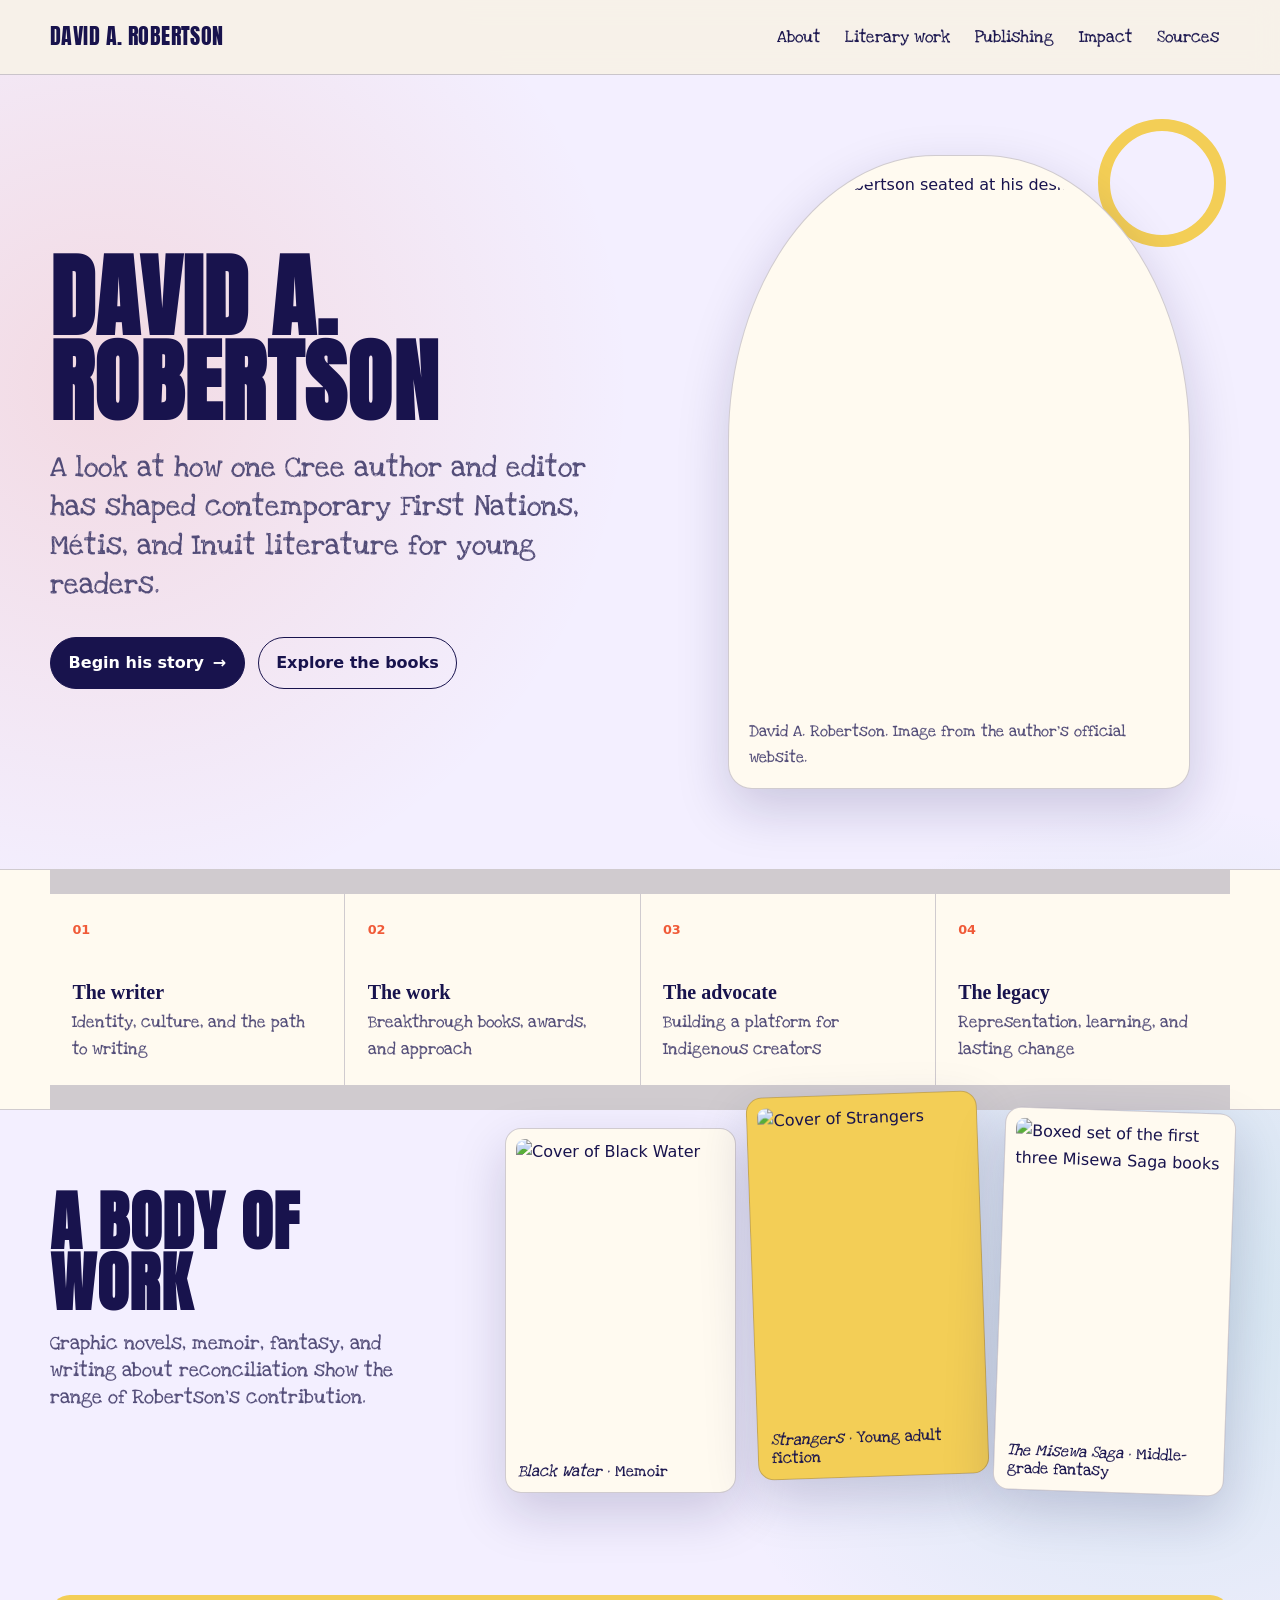
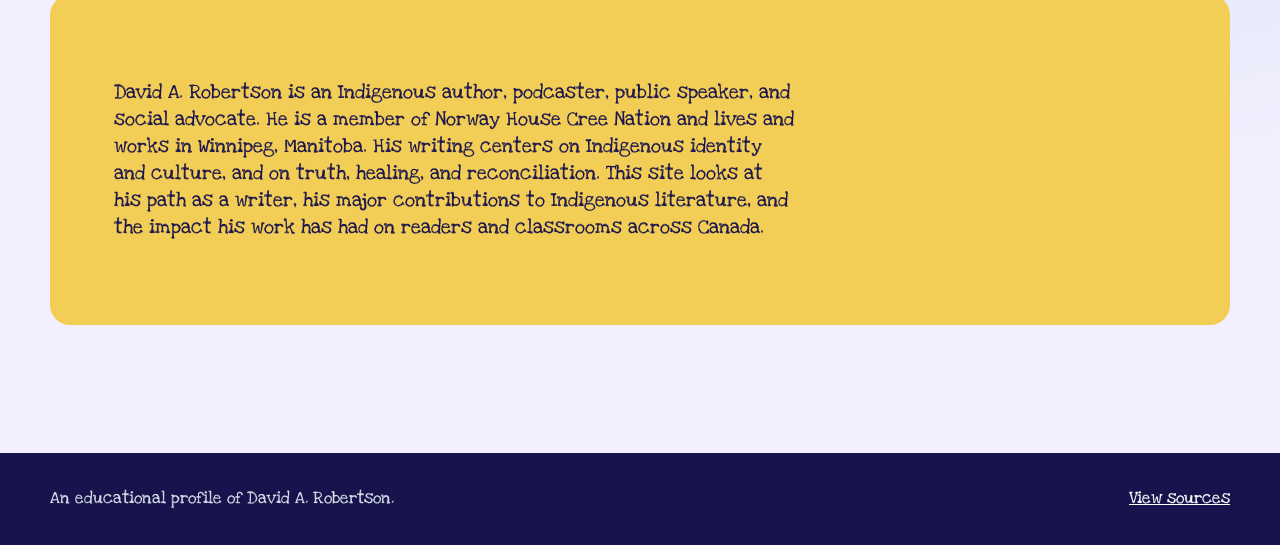
==== index.html @ 805e4390 "Add files via upload" ====
<!doctype html>
<html lang="en"><head><meta charset="utf-8"><meta name="viewport" content="width=device-width,initial-scale=1"><meta name="description" content="Explore the life, writing, advocacy, and impact of Cree author and editor David A. Robertson."><title>David A. Robertson | Exploring Indigenous Excellence</title><link rel="icon" href="/assets/favicon.svg" type="image/svg+xml"><style>
@import url('https://fonts.googleapis.com/css2?family=Anton&family=Love+Ya+Like+A+Sister&display=swap');

:root {
  --ink: #18134d;
  --ink-soft: #514b77;
  --paper: #f3efff;
  --paper-deep: #ddd5ff;
  --white: #fffaf0;
  --red: #f05a38;
  --red-dark: #c83c27;
  --gold: #f3ce56;
  --teal: #22a99a;
  --line: rgba(24, 19, 77, 0.2);
  --shadow: 0 20px 52px rgba(24, 19, 77, 0.18);
  --display: "Anton", Impact, Haettenschweiler, "Arial Narrow Bold", sans-serif;
  --hand: "Love Ya Like A Sister", "Comic Sans MS", cursive;
  --radius: 1.25rem;
  --content: 1180px;
}

* { box-sizing: border-box; }

html { scroll-behavior: smooth; }

body {
  margin: 0;
  overflow-x: hidden;
  color: var(--ink);
  background:
    radial-gradient(circle at 8% 18%, rgba(240,90,56,.14), transparent 25%),
    radial-gradient(circle at 91% 60%, rgba(34,169,154,.16), transparent 28%),
    var(--paper);
  font-family: "Aptos", "Segoe UI", system-ui, sans-serif;
  font-size: 1rem;
  line-height: 1.65;
}

a { color: inherit; }
img { display: block; max-width: 100%; }

.skip-link {
  position: fixed;
  left: 1rem;
  top: -5rem;
  z-index: 100;
  padding: .75rem 1rem;
  background: var(--ink);
  color: white;
  border-radius: .5rem;
}
.skip-link:focus { top: 1rem; }

.site-header {
  position: sticky;
  top: 0;
  z-index: 20;
  background: rgba(247, 242, 232, .94);
  backdrop-filter: blur(14px);
  border-bottom: 1px solid var(--line);
}

.nav-wrap {
  width: min(calc(100% - 2rem), var(--content));
  min-height: 74px;
  margin: auto;
  display: flex;
  align-items: center;
  justify-content: space-between;
  gap: 1.5rem;
}

.brand {
  display: inline-flex;
  align-items: center;
  text-decoration: none;
  font-family: var(--display);
  font-size: 1.35rem;
  line-height: 1;
  text-transform: uppercase;
  letter-spacing: .02em;
}

.brand-mark { display: none; }
.brand-text,
.brand-text span { color: var(--ink); }
.site-nav { display: flex; align-items: center; gap: .2rem; }
.site-nav a {
  padding: .55rem .68rem;
  border-radius: .6rem;
  text-decoration: none;
  font-family: var(--hand);
  font-size: 1.08rem;
  font-weight: 400;
}
.site-nav a:hover,
.site-nav a[aria-current="page"] { background: var(--white); color: var(--red-dark); }

.menu-button {
  display: none;
  width: 44px;
  height: 44px;
  border: 1px solid var(--line);
  border-radius: .75rem;
  color: var(--ink);
  background: var(--white);
  font: inherit;
  font-weight: 800;
}

.menu-icon,
.menu-icon::before,
.menu-icon::after {
  display: block;
  width: 22px;
  height: 3px;
  border-radius: 999px;
  background: currentColor;
}
.menu-icon { position: relative; }
.menu-icon::before,
.menu-icon::after { content: ""; position: absolute; left: 0; }
.menu-icon::before { top: -7px; }
.menu-icon::after { top: 7px; }

.page-shell { overflow: hidden; }
.hero,
.page-intro,
.content-wrap,
.footer-wrap {
  width: min(calc(100% - 2rem), var(--content));
  margin-inline: auto;
}

.hero {
  min-height: min(700px, calc(100svh - 74px));
  display: grid;
  grid-template-columns: 1.08fr .92fr;
  align-items: center;
  gap: clamp(2.5rem, 7vw, 7rem);
  padding-block: clamp(2.25rem, 5vw, 4.5rem);
}

h1, h2, h3, blockquote {
  font-family: var(--display);
  letter-spacing: .015em;
  line-height: .95;
  text-transform: uppercase;
  overflow-wrap: anywhere;
  word-break: break-word;
}

h1 {
  max-width: 820px;
  margin: 0;
  font-size: clamp(3rem, 7vw, 6.6rem);
  font-weight: 900;
}

h1 em { color: var(--red); font-weight: 900; font-style: normal; }
.lede {
  max-width: 650px;
  margin: 1.5rem 0 0;
  color: var(--ink-soft);
  font-family: var(--hand);
  font-size: clamp(1.35rem, 2.5vw, 1.8rem);
  line-height: 1.35;
}

.hero-actions { display: flex; flex-wrap: wrap; gap: .8rem; margin-top: 2rem; }
.button {
  display: inline-flex;
  align-items: center;
  gap: .55rem;
  min-height: 48px;
  padding: .75rem 1.1rem;
  border: 1px solid var(--ink);
  border-radius: 999px;
  text-decoration: none;
  font-weight: 800;
}
.button.primary { color: white; background: var(--ink); }
.button:hover { transform: translateY(-2px); }

.portrait-frame {
  position: relative;
  max-width: 520px;
  margin-left: auto;
  padding: 1rem;
  background: var(--white);
  border: 1px solid var(--line);
  border-radius: 45% 45% 1.5rem 1.5rem;
  box-shadow: var(--shadow);
}
.portrait-frame::before {
  content: "";
  position: absolute;
  inset: -2.3rem -2.3rem auto auto;
  width: 6.5rem;
  height: 6.5rem;
  border: 12px solid var(--gold);
  border-radius: 50%;
  z-index: -1;
}
.portrait-frame img {
  width: 100%;
  aspect-ratio: 4 / 5;
  object-fit: cover;
  border-radius: 42% 42% .9rem .9rem;
}
.photo-note { margin: .7rem .25rem .1rem; color: var(--ink-soft); font-family: var(--hand); font-size: 1rem; }

.featured-works {
  width: min(calc(100% - 2rem), var(--content));
  margin: 0 auto clamp(4rem, 8vw, 7rem);
  display: grid;
  grid-template-columns: minmax(220px, .7fr) minmax(0, 1.3fr);
  gap: clamp(2rem, 5vw, 5rem);
  align-items: center;
}
.featured-works h2 { margin: 0 0 1rem; font-size: clamp(2.4rem, 5vw, 4.6rem); }
.featured-works p { margin: 0; color: var(--ink-soft); font-family: var(--hand); font-size: 1.25rem; line-height: 1.35; }
.cover-fan { display: grid; grid-template-columns: repeat(3, 1fr); align-items: end; gap: 1rem; }
.cover-fan figure { margin: 0; padding: .65rem; background: var(--white); border: 1px solid var(--line); border-radius: 1rem; box-shadow: var(--shadow); }
.cover-fan figure:nth-child(2) { transform: translateY(-1rem) rotate(-2deg); background: var(--gold); }
.cover-fan figure:nth-child(3) { transform: rotate(2deg); }
.cover-fan img { width: 100%; aspect-ratio: 2 / 3; object-fit: cover; border-radius: .55rem; }
.cover-fan figcaption { padding: .6rem .15rem .1rem; font-family: var(--hand); font-size: 1rem; line-height: 1.15; }

.chapter-strip {
  border-block: 1px solid var(--line);
  background: var(--white);
}
.chapter-grid {
  width: min(calc(100% - 2rem), var(--content));
  margin: auto;
  padding-block: 1.5rem;
  display: grid;
  grid-template-columns: repeat(4, 1fr);
  gap: 1px;
  background: var(--line);
}
.chapter-grid a {
  display: block;
  min-height: 170px;
  padding: 1.4rem;
  background: var(--white);
  text-decoration: none;
}
.chapter-grid a:hover { background: var(--paper); }
.chapter-no { color: var(--red); font-size: .8rem; font-weight: 900; }
.chapter-grid strong { display: block; margin-top: 2.1rem; font-family: Georgia, serif; font-size: 1.25rem; }
.chapter-grid span:last-child { color: var(--ink-soft); font-family: var(--hand); font-size: 1.08rem; line-height: 1.3; }

.page-intro { padding-block: clamp(4rem, 10vw, 8rem) clamp(2.5rem, 6vw, 5rem); }
.page-intro h1 { font-size: clamp(3.1rem, 7vw, 6rem); }
.page-kicker {
  display: grid;
  grid-template-columns: 110px 1fr;
  gap: 1.5rem;
  align-items: start;
}
.page-number { color: var(--red); font: 900 clamp(3rem, 7vw, 5rem)/1 var(--display); }

.content-wrap { padding-bottom: clamp(4rem, 10vw, 8rem); }
.story-grid { display: grid; grid-template-columns: minmax(0, .8fr) minmax(0, 1.2fr); gap: clamp(2rem, 7vw, 7rem); align-items: start; }
.story-grid + .story-grid { margin-top: 5rem; padding-top: 5rem; border-top: 1px solid var(--line); }
.section-label { position: sticky; top: 110px; }
.section-label h2 { margin: .4rem 0 0; font-size: clamp(2rem, 4vw, 3.6rem); font-weight: 900; }
.section-copy { color: #253e51; font-size: 1.12rem; }
.section-copy p:first-child { margin-top: 0; }
.section-copy > p:first-child::first-letter { float: left; margin: .08em .12em 0 0; color: var(--red); font: 900 4.3rem/.8 var(--display); }

.pull-quote {
  margin: 2rem 0;
  padding: 1.5rem 0 1.5rem 1.5rem;
  border-left: 5px solid var(--gold);
  color: var(--ink);
  font-family: var(--hand);
  font-size: clamp(1.6rem, 3vw, 2.45rem);
  text-transform: none;
  letter-spacing: 0;
  line-height: 1.2;
}

.timeline { list-style: none; padding: 0; margin: 1.5rem 0 0; }
.timeline li {
  display: grid;
  grid-template-columns: 78px 1fr;
  gap: 1rem;
  padding: 1.15rem 0;
  border-top: 1px solid var(--line);
}
.timeline strong { color: var(--red-dark); }

.impact-list { display: grid; gap: 1rem; margin: 2rem 0 0; }
.impact-card {
  display: grid;
  grid-template-columns: 44px 1fr;
  gap: 1rem;
  padding: 1.3rem;
  background: var(--white);
  border: 1px solid var(--line);
  border-radius: 1rem;
}
.impact-card b { display: block; margin-bottom: .25rem; }
.impact-icon { display: grid; place-items: center; width: 44px; height: 44px; color: white; background: var(--red); border-radius: 50%; font-family: Georgia, serif; font-weight: 800; }

.portrait-collage {
  display: grid;
  grid-template-columns: 1.3fr .9fr;
  gap: 1rem;
  margin: 2.5rem 0 4rem;
}
.portrait-collage figure { margin: 0; padding: .75rem; background: var(--white); border: 1px solid var(--line); border-radius: 1.25rem; box-shadow: var(--shadow); }
.portrait-collage figure:nth-child(2) { margin-top: 4rem; background: var(--gold); transform: rotate(2deg); }
.portrait-collage img { width: 100%; height: 360px; object-fit: cover; border-radius: .8rem; }

.works-gallery {
  display: grid;
  grid-template-columns: repeat(4, 1fr);
  gap: 1.1rem;
  margin: 2.5rem 0 4rem;
}
.work-card { margin: 0; padding: .8rem; color: var(--ink); background: var(--white); border: 1px solid var(--line); border-radius: 1rem; box-shadow: 0 12px 28px rgba(24,19,77,.12); }
.work-card:nth-child(even) { transform: translateY(1.6rem) rotate(1.5deg); background: var(--gold); }
.work-card img { width: 100%; aspect-ratio: 2/3; object-fit: cover; border-radius: .55rem; }
.work-card figcaption { padding: .75rem .2rem .15rem; font-family: var(--hand); font-size: 1.05rem; line-height: 1.2; }

.source-list { display: grid; gap: 1rem; }
.source-card {
  display: grid;
  grid-template-columns: 1fr auto;
  align-items: center;
  gap: 2rem;
  padding: 1.5rem;
  background: var(--white);
  border: 1px solid var(--line);
  border-radius: 1rem;
  text-decoration: none;
}
.source-card:hover { border-color: var(--red); transform: translateY(-2px); box-shadow: 0 10px 26px rgba(17,37,58,.08); }
.source-card h3 { margin: 0 0 .35rem; font-size: 1.3rem; }
.source-card p { margin: 0; color: var(--ink-soft); font-family: var(--hand); font-size: 1.08rem; line-height: 1.3; }
.source-arrow { color: var(--red); font-size: 1.5rem; }

.book-band {
  margin-top: 3rem;
  padding: clamp(2rem, 5vw, 4rem);
  color: var(--ink);
  background: var(--gold);
  border-radius: var(--radius);
}
.book-band h2 { max-width: 700px; margin: 0; font-size: clamp(2rem, 5vw, 4rem); font-weight: 900; }
.book-band p { max-width: 680px; color: var(--ink); font-family: var(--hand); font-size: 1.25rem; line-height: 1.35; }

.publishing-visual {
  display: grid;
  grid-template-columns: minmax(0, .8fr) minmax(0, 1.2fr);
  gap: clamp(2rem, 6vw, 6rem);
  align-items: center;
  margin-bottom: clamp(4rem, 8vw, 7rem);
}
.imprint-card {
  margin: 0;
  padding: clamp(1.5rem, 4vw, 3rem);
  display: grid;
  place-items: center;
  min-height: 330px;
  background: var(--white);
  border: 1px solid var(--line);
  border-radius: 2rem 2rem .8rem 2rem;
  box-shadow: var(--shadow);
}
.imprint-card img { width: min(100%, 360px); }
.publishing-copy h2 { margin: 0 0 1rem; font-size: clamp(2.5rem, 5vw, 4.5rem); }
.publishing-copy p { color: #253e51; font-size: 1.12rem; }
.advocacy-flow { margin: 0 0 clamp(4rem, 8vw, 7rem); padding: clamp(1.5rem, 4vw, 3rem); background: var(--ink); border-radius: var(--radius); color: white; }
.advocacy-flow h2 { max-width: 850px; margin: 0 0 2rem; color: var(--gold); font-size: clamp(2.2rem, 5vw, 4.2rem); }
.flow-grid { display: grid; grid-template-columns: repeat(3, 1fr); gap: 2.4rem; }
.flow-step { position: relative; min-height: 210px; padding: 1.4rem; color: var(--ink); background: var(--white); border-radius: 1rem; }
.flow-step:not(:last-child)::after { content: "→"; position: absolute; right: -2rem; top: 50%; transform: translateY(-50%); color: var(--gold); font: 900 2rem/1 var(--display); }
.flow-step span { display: grid; place-items: center; width: 42px; height: 42px; margin-bottom: 1.8rem; color: white; background: var(--red); border-radius: 50%; font-family: var(--display); font-size: 1.2rem; }
.flow-step h3 { margin: 0 0 .65rem; font-size: 1.55rem; line-height: 1; }
.flow-step p { margin: 0; color: var(--ink-soft); font-family: var(--hand); font-size: 1.08rem; line-height: 1.35; }
.format-band { padding: clamp(1.5rem, 4vw, 3rem); background: var(--gold); border-radius: var(--radius); }
.format-band h2 { margin: 0 0 1.4rem; font-size: clamp(2rem, 4vw, 3.4rem); }
.format-list { display: flex; flex-wrap: wrap; gap: .7rem; }
.format-list span { padding: .6rem .9rem; background: var(--white); border: 1px solid var(--ink); border-radius: 999px; font-family: var(--hand); font-size: 1.08rem; }

.journey-section { margin-top: 5rem; padding-top: 5rem; border-top: 1px solid var(--line); }
.journey-section > h2 { max-width: 760px; margin: 0 0 2rem; font-size: clamp(2.5rem, 5vw, 4.6rem); }
.journey-track { display: grid; grid-template-columns: repeat(4, 1fr); gap: 1rem; }
.journey-card { position: relative; min-height: 270px; padding: 1.4rem; background: var(--white); border: 1px solid var(--line); border-radius: 1rem; }
.journey-card:nth-child(2) { background: var(--gold); transform: translateY(1rem); }
.journey-card:nth-child(3) { background: var(--teal); color: var(--ink); }
.journey-card > span { display: grid; place-items: center; width: 42px; height: 42px; margin-bottom: 2rem; color: white; background: var(--red); border-radius: 50%; font-family: var(--display); font-size: 1.2rem; }
.journey-card h3 { margin: 0 0 .7rem; font-size: 1.6rem; line-height: 1; }
.journey-card p { margin: 0; color: var(--ink-soft); font-family: var(--hand); font-size: 1.05rem; line-height: 1.35; }
.journey-card:nth-child(3) p { color: var(--ink); }

.site-footer { color: #d8e1e8; background: var(--ink); }
.footer-wrap { padding-block: 2rem; display: flex; align-items: center; justify-content: space-between; gap: 1rem; }
.footer-wrap p { margin: 0; font-family: var(--hand); font-size: 1.05rem; }
.footer-wrap a { color: white; }

@media (max-width: 900px) {
  .menu-button { display: grid; place-items: center; padding: 0; }
  .site-nav {
    display: none;
    position: absolute;
    top: 66px;
    left: 1rem;
    right: 1rem;
    padding: .7rem;
    background: var(--white);
    border: 1px solid var(--line);
    border-radius: 1rem;
    box-shadow: var(--shadow);
  }
  .site-nav[data-open="true"] { display: grid; }
  .site-nav a { padding: .8rem; }
  .hero { grid-template-columns: 1fr; min-height: auto; }
  .featured-works,
  .publishing-visual { grid-template-columns: 1fr; }
  .flow-grid { grid-template-columns: 1fr; gap: 1rem; }
  .journey-track { grid-template-columns: repeat(2, 1fr); }
  .flow-step { min-height: 0; }
  .flow-step:not(:last-child)::after { content: "↓"; right: auto; left: 50%; top: auto; bottom: -1.45rem; transform: translateX(-50%); z-index: 2; }
  .portrait-frame { width: min(100%, 520px); margin: 0 auto; }
  .chapter-grid { grid-template-columns: repeat(2, 1fr); }
  .story-grid { grid-template-columns: 1fr; gap: 1.5rem; }
  .works-gallery { grid-template-columns: repeat(2, 1fr); }
  .section-label { position: static; }
  .page-kicker { grid-template-columns: 72px 1fr; }
}

@media (max-width: 580px) {
  .brand { font-size: 1.05rem; }
  .hero { gap: 2rem; padding-block: 2rem; }
  .hero h1 { font-size: clamp(2.8rem, 14vw, 4rem); }
  .lede { margin-top: 1rem; font-size: 1.2rem; }
  .hero-actions { margin-top: 1.25rem; }
  .portrait-frame { max-width: 340px; }
  .featured-works { margin-top: 1rem; }
  .cover-fan { gap: .45rem; }
  .cover-fan figure { padding: .35rem; border-radius: .65rem; }
  .cover-fan figcaption { font-size: .84rem; }
  .journey-track { grid-template-columns: 1fr; }
  .journey-card { min-height: 0; }
  .journey-card:nth-child(2) { transform: none; }
  .chapter-grid { grid-template-columns: 1fr; }
  .chapter-grid a { min-height: 130px; }
  .page-kicker { display: block; }
  .page-intro h1 { font-size: clamp(2.5rem, 16vw, 4rem); max-width: 100%; }
  .section-label h2 { font-size: clamp(2rem, 12vw, 3rem); max-width: 100%; }
  .page-number { margin-bottom: 1rem; }
  .timeline li { grid-template-columns: 62px 1fr; }
  .source-card { grid-template-columns: 1fr; gap: .6rem; }
  .portrait-collage { grid-template-columns: 1fr; }
  .portrait-collage figure:nth-child(2) { margin-top: 0; }
  .footer-wrap { align-items: flex-start; flex-direction: column; }
}

@media (prefers-reduced-motion: no-preference) {
  .button, .source-card { transition: transform .2s ease, box-shadow .2s ease, border-color .2s ease; }
}

</style><script>
document.addEventListener('DOMContentLoaded', () => {
  const menuButton = document.querySelector('.menu-button');
  const nav = document.querySelector('.site-nav');

  if (menuButton && nav) {
    menuButton.addEventListener('click', () => {
      const next = nav.dataset.open !== 'true';
      nav.dataset.open = String(next);
      menuButton.setAttribute('aria-expanded', String(next));
      menuButton.setAttribute('aria-label', next ? 'Close navigation' : 'Open navigation');
    });

    nav.addEventListener('click', () => {
      nav.dataset.open = 'false';
      menuButton.setAttribute('aria-expanded', 'false');
      menuButton.setAttribute('aria-label', 'Open navigation');
    });
  }
});

</script></head>
<body><a class="skip-link" href="#main">Skip to content</a>
<header class="site-header"><div class="nav-wrap"><a class="brand" href="/"><span class="brand-text">David A. Robertson</span></a><button class="menu-button" type="button" aria-label="Open navigation" aria-expanded="false"><span class="menu-icon" aria-hidden="true"></span></button><nav class="site-nav" aria-label="Main navigation"><a href="/about">About</a><a href="/literary-contributions">Literary work</a><a href="/publishing-advocacy">Publishing</a><a href="/impact-legacy">Impact</a><a href="/sources">Sources</a></nav></div></header>
<main id="main" class="page-shell"><section class="hero"><div><h1>David A. Robertson</h1><p class="lede">A look at how one Cree author and editor has shaped contemporary First Nations, Métis, and Inuit literature for young readers.</p><div class="hero-actions"><a class="button primary" href="/about">Begin his story <span aria-hidden="true">→</span></a><a class="button" href="/literary-contributions">Explore the books</a></div></div><figure class="portrait-frame"><img src="/assets/images/author-desk.jpg" alt="David A. Robertson seated at his desk"><figcaption class="photo-note">David A. Robertson. Image from the author’s official website.</figcaption></figure></section>
<section class="chapter-strip" aria-labelledby="chapters"><h2 id="chapters" class="skip-link">Explore the site</h2><div class="chapter-grid"><a href="/about"><span class="chapter-no">01</span><strong>The writer</strong><span>Identity, culture, and the path to writing</span></a><a href="/literary-contributions"><span class="chapter-no">02</span><strong>The work</strong><span>Breakthrough books, awards, and approach</span></a><a href="/publishing-advocacy"><span class="chapter-no">03</span><strong>The advocate</strong><span>Building a platform for Indigenous creators</span></a><a href="/impact-legacy"><span class="chapter-no">04</span><strong>The legacy</strong><span>Representation, learning, and lasting change</span></a></div></section>
<section class="featured-works"><div><h2>A Body of Work</h2><p>Graphic novels, memoir, fantasy, and writing about reconciliation show the range of Robertson’s contribution.</p></div><div class="cover-fan" aria-label="More books by David A. Robertson"><figure><img src="/assets/images/black-water.jpg" alt="Cover of Black Water"><figcaption><cite>Black Water</cite> · Memoir</figcaption></figure><figure><img src="/assets/images/strangers.jpg" alt="Cover of Strangers"><figcaption><cite>Strangers</cite> · Young adult fiction</figcaption></figure><figure><img src="/assets/images/misewa-boxed-set.jpg" alt="Boxed set of the first three Misewa Saga books"><figcaption><cite>The Misewa Saga</cite> · Middle-grade fantasy</figcaption></figure></div></section>
<section class="content-wrap"><div class="book-band"><p>David A. Robertson is an Indigenous author, podcaster, public speaker, and social advocate. He is a member of Norway House Cree Nation and lives and works in Winnipeg, Manitoba. His writing centers on Indigenous identity and culture, and on truth, healing, and reconciliation. This site looks at his path as a writer, his major contributions to Indigenous literature, and the impact his work has had on readers and classrooms across Canada.</p></div></section></main>
<footer class="site-footer"><div class="footer-wrap"><p>An educational profile of David A. Robertson.</p><p><a href="/sources">View sources</a></p></div></footer></body></html>
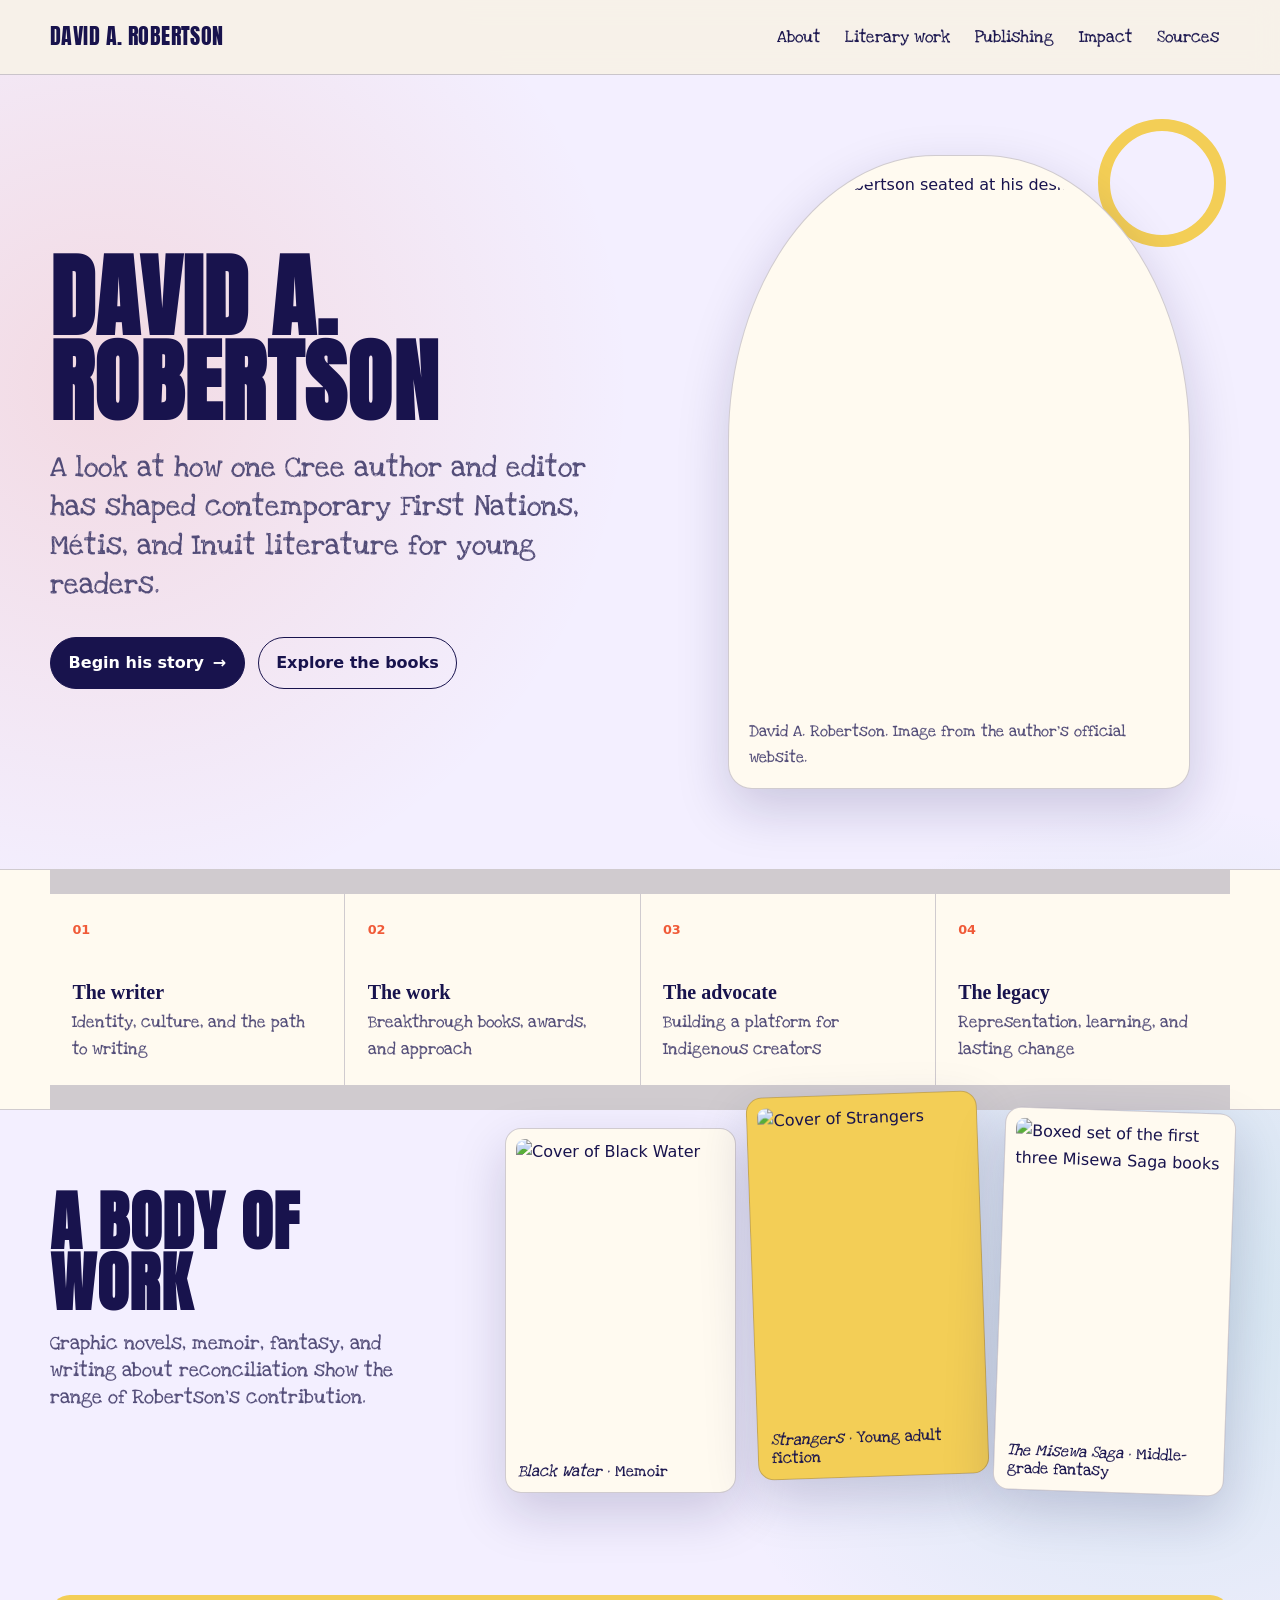
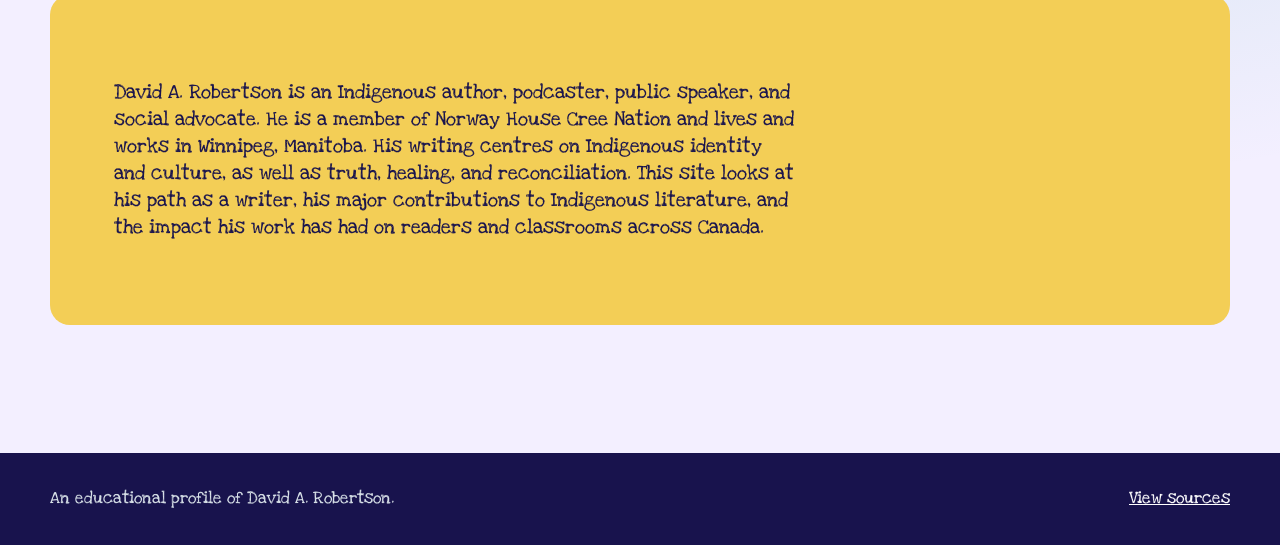
==== commit 2187932f: "Add files via upload" ====
--- a/index.html
+++ b/index.html
@@ -494,7 +494,7 @@
 <main id="main" class="page-shell"><section class="hero"><div><h1>David A. Robertson</h1><p class="lede">A look at how one Cree author and editor has shaped contemporary First Nations, Métis, and Inuit literature for young readers.</p><div class="hero-actions"><a class="button primary" href="/about">Begin his story <span aria-hidden="true">→</span></a><a class="button" href="/literary-contributions">Explore the books</a></div></div><figure class="portrait-frame"><img src="/assets/images/author-desk.jpg" alt="David A. Robertson seated at his desk"><figcaption class="photo-note">David A. Robertson. Image from the author’s official website.</figcaption></figure></section>
 <section class="chapter-strip" aria-labelledby="chapters"><h2 id="chapters" class="skip-link">Explore the site</h2><div class="chapter-grid"><a href="/about"><span class="chapter-no">01</span><strong>The writer</strong><span>Identity, culture, and the path to writing</span></a><a href="/literary-contributions"><span class="chapter-no">02</span><strong>The work</strong><span>Breakthrough books, awards, and approach</span></a><a href="/publishing-advocacy"><span class="chapter-no">03</span><strong>The advocate</strong><span>Building a platform for Indigenous creators</span></a><a href="/impact-legacy"><span class="chapter-no">04</span><strong>The legacy</strong><span>Representation, learning, and lasting change</span></a></div></section>
 <section class="featured-works"><div><h2>A Body of Work</h2><p>Graphic novels, memoir, fantasy, and writing about reconciliation show the range of Robertson’s contribution.</p></div><div class="cover-fan" aria-label="More books by David A. Robertson"><figure><img src="/assets/images/black-water.jpg" alt="Cover of Black Water"><figcaption><cite>Black Water</cite> · Memoir</figcaption></figure><figure><img src="/assets/images/strangers.jpg" alt="Cover of Strangers"><figcaption><cite>Strangers</cite> · Young adult fiction</figcaption></figure><figure><img src="/assets/images/misewa-boxed-set.jpg" alt="Boxed set of the first three Misewa Saga books"><figcaption><cite>The Misewa Saga</cite> · Middle-grade fantasy</figcaption></figure></div></section>
-<section class="content-wrap"><div class="book-band"><p>David A. Robertson is an Indigenous author, podcaster, public speaker, and social advocate. He is a member of Norway House Cree Nation and lives and works in Winnipeg, Manitoba. His writing centers on Indigenous identity and culture, and on truth, healing, and reconciliation. This site looks at his path as a writer, his major contributions to Indigenous literature, and the impact his work has had on readers and classrooms across Canada.</p></div></section></main>
+<section class="content-wrap"><div class="book-band"><p>David A. Robertson is an Indigenous author, podcaster, public speaker, and social advocate. He is a member of Norway House Cree Nation and lives and works in Winnipeg, Manitoba. His writing centres on Indigenous identity and culture, as well as truth, healing, and reconciliation. This site looks at his path as a writer, his major contributions to Indigenous literature, and the impact his work has had on readers and classrooms across Canada.</p></div></section></main>
 <footer class="site-footer"><div class="footer-wrap"><p>An educational profile of David A. Robertson.</p><p><a href="/sources">View sources</a></p></div></footer></body></html>
 
 
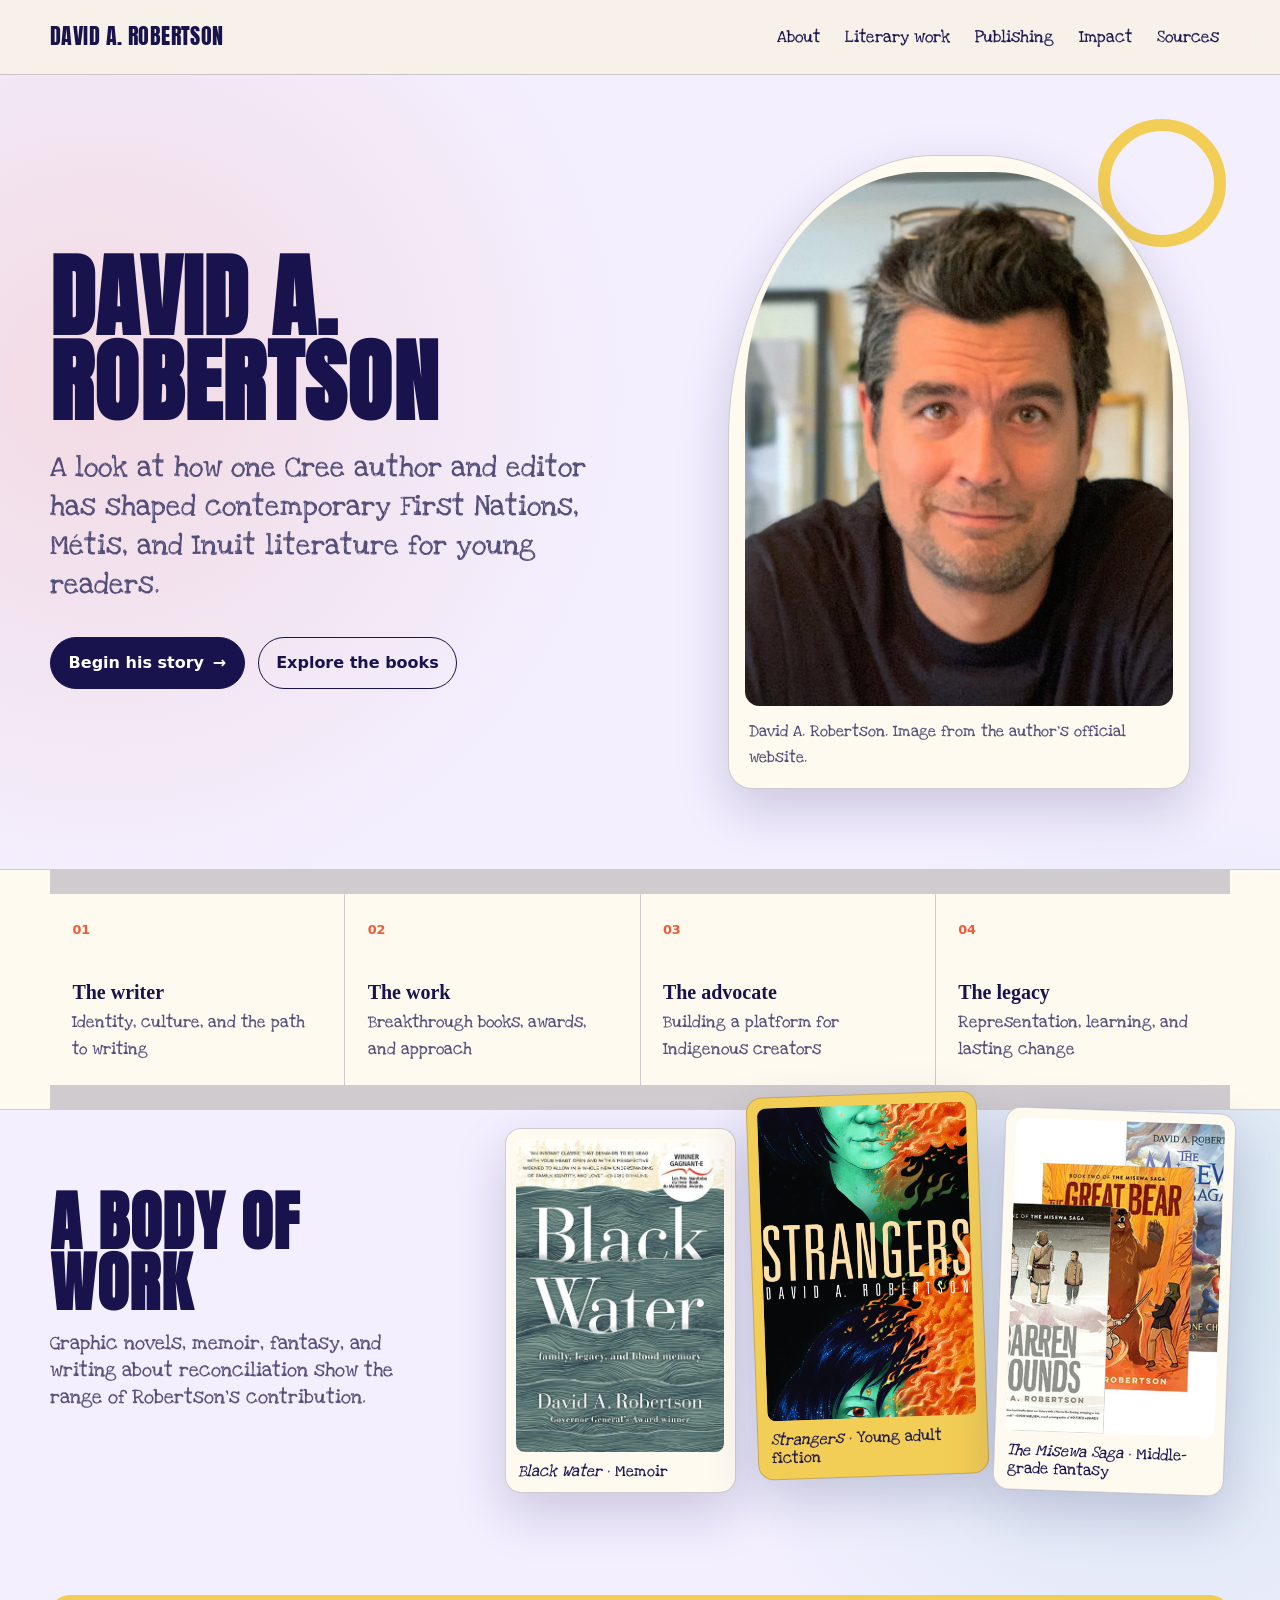
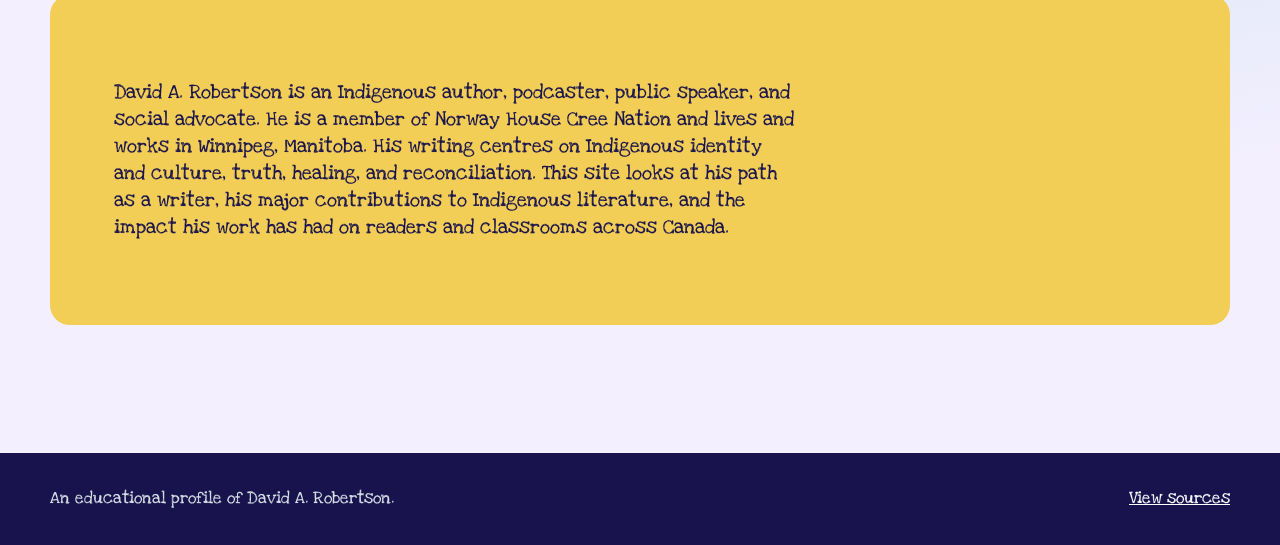
==== commit 363c7bd3: "Add files via upload" ====
--- a/index.html
+++ b/index.html
@@ -1,5 +1,5 @@
 <!doctype html>
-<html lang="en"><head><meta charset="utf-8"><meta name="viewport" content="width=device-width,initial-scale=1"><meta name="description" content="Explore the life, writing, advocacy, and impact of Cree author and editor David A. Robertson."><title>David A. Robertson | Exploring Indigenous Excellence</title><link rel="icon" href="/assets/favicon.svg" type="image/svg+xml"><style>
+<html lang="en"><head><meta charset="utf-8"><meta name="viewport" content="width=device-width,initial-scale=1"><meta name="description" content="Explore the life, writing, advocacy, and impact of Cree author and editor David A. Robertson."><title>David A. Robertson | Exploring Indigenous Excellence</title><link rel="icon" href="/favicon.svg" type="image/svg+xml"><style>
 @import url('https://fonts.googleapis.com/css2?family=Anton&family=Love+Ya+Like+A+Sister&display=swap');
 
 :root {
@@ -491,10 +491,10 @@
 </script></head>
 <body><a class="skip-link" href="#main">Skip to content</a>
 <header class="site-header"><div class="nav-wrap"><a class="brand" href="/"><span class="brand-text">David A. Robertson</span></a><button class="menu-button" type="button" aria-label="Open navigation" aria-expanded="false"><span class="menu-icon" aria-hidden="true"></span></button><nav class="site-nav" aria-label="Main navigation"><a href="/about">About</a><a href="/literary-contributions">Literary work</a><a href="/publishing-advocacy">Publishing</a><a href="/impact-legacy">Impact</a><a href="/sources">Sources</a></nav></div></header>
-<main id="main" class="page-shell"><section class="hero"><div><h1>David A. Robertson</h1><p class="lede">A look at how one Cree author and editor has shaped contemporary First Nations, Métis, and Inuit literature for young readers.</p><div class="hero-actions"><a class="button primary" href="/about">Begin his story <span aria-hidden="true">→</span></a><a class="button" href="/literary-contributions">Explore the books</a></div></div><figure class="portrait-frame"><img src="/assets/images/author-desk.jpg" alt="David A. Robertson seated at his desk"><figcaption class="photo-note">David A. Robertson. Image from the author’s official website.</figcaption></figure></section>
+<main id="main" class="page-shell"><section class="hero"><div><h1>David A. Robertson</h1><p class="lede">A look at how one Cree author and editor has shaped contemporary First Nations, Métis, and Inuit literature for young readers.</p><div class="hero-actions"><a class="button primary" href="/about">Begin his story <span aria-hidden="true">→</span></a><a class="button" href="/literary-contributions">Explore the books</a></div></div><figure class="portrait-frame"><img src="/author-desk.jpg" alt="David A. Robertson seated at his desk"><figcaption class="photo-note">David A. Robertson. Image from the author’s official website.</figcaption></figure></section>
 <section class="chapter-strip" aria-labelledby="chapters"><h2 id="chapters" class="skip-link">Explore the site</h2><div class="chapter-grid"><a href="/about"><span class="chapter-no">01</span><strong>The writer</strong><span>Identity, culture, and the path to writing</span></a><a href="/literary-contributions"><span class="chapter-no">02</span><strong>The work</strong><span>Breakthrough books, awards, and approach</span></a><a href="/publishing-advocacy"><span class="chapter-no">03</span><strong>The advocate</strong><span>Building a platform for Indigenous creators</span></a><a href="/impact-legacy"><span class="chapter-no">04</span><strong>The legacy</strong><span>Representation, learning, and lasting change</span></a></div></section>
-<section class="featured-works"><div><h2>A Body of Work</h2><p>Graphic novels, memoir, fantasy, and writing about reconciliation show the range of Robertson’s contribution.</p></div><div class="cover-fan" aria-label="More books by David A. Robertson"><figure><img src="/assets/images/black-water.jpg" alt="Cover of Black Water"><figcaption><cite>Black Water</cite> · Memoir</figcaption></figure><figure><img src="/assets/images/strangers.jpg" alt="Cover of Strangers"><figcaption><cite>Strangers</cite> · Young adult fiction</figcaption></figure><figure><img src="/assets/images/misewa-boxed-set.jpg" alt="Boxed set of the first three Misewa Saga books"><figcaption><cite>The Misewa Saga</cite> · Middle-grade fantasy</figcaption></figure></div></section>
-<section class="content-wrap"><div class="book-band"><p>David A. Robertson is an Indigenous author, podcaster, public speaker, and social advocate. He is a member of Norway House Cree Nation and lives and works in Winnipeg, Manitoba. His writing centres on Indigenous identity and culture, as well as truth, healing, and reconciliation. This site looks at his path as a writer, his major contributions to Indigenous literature, and the impact his work has had on readers and classrooms across Canada.</p></div></section></main>
+<section class="featured-works"><div><h2>A Body of Work</h2><p>Graphic novels, memoir, fantasy, and writing about reconciliation show the range of Robertson’s contribution.</p></div><div class="cover-fan" aria-label="More books by David A. Robertson"><figure><img src="/black-water.jpg" alt="Cover of Black Water"><figcaption><cite>Black Water</cite> · Memoir</figcaption></figure><figure><img src="/strangers.jpg" alt="Cover of Strangers"><figcaption><cite>Strangers</cite> · Young adult fiction</figcaption></figure><figure><img src="/misewa-boxed-set.jpg" alt="Boxed set of the first three Misewa Saga books"><figcaption><cite>The Misewa Saga</cite> · Middle-grade fantasy</figcaption></figure></div></section>
+<section class="content-wrap"><div class="book-band"><p>David A. Robertson is an Indigenous author, podcaster, public speaker, and social advocate. He is a member of Norway House Cree Nation and lives and works in Winnipeg, Manitoba. His writing centres on Indigenous identity and culture, truth, healing, and reconciliation. This site looks at his path as a writer, his major contributions to Indigenous literature, and the impact his work has had on readers and classrooms across Canada.</p></div></section></main>
 <footer class="site-footer"><div class="footer-wrap"><p>An educational profile of David A. Robertson.</p><p><a href="/sources">View sources</a></p></div></footer></body></html>
 
 
@@ -504,3 +504,4 @@
 
 
 
+
